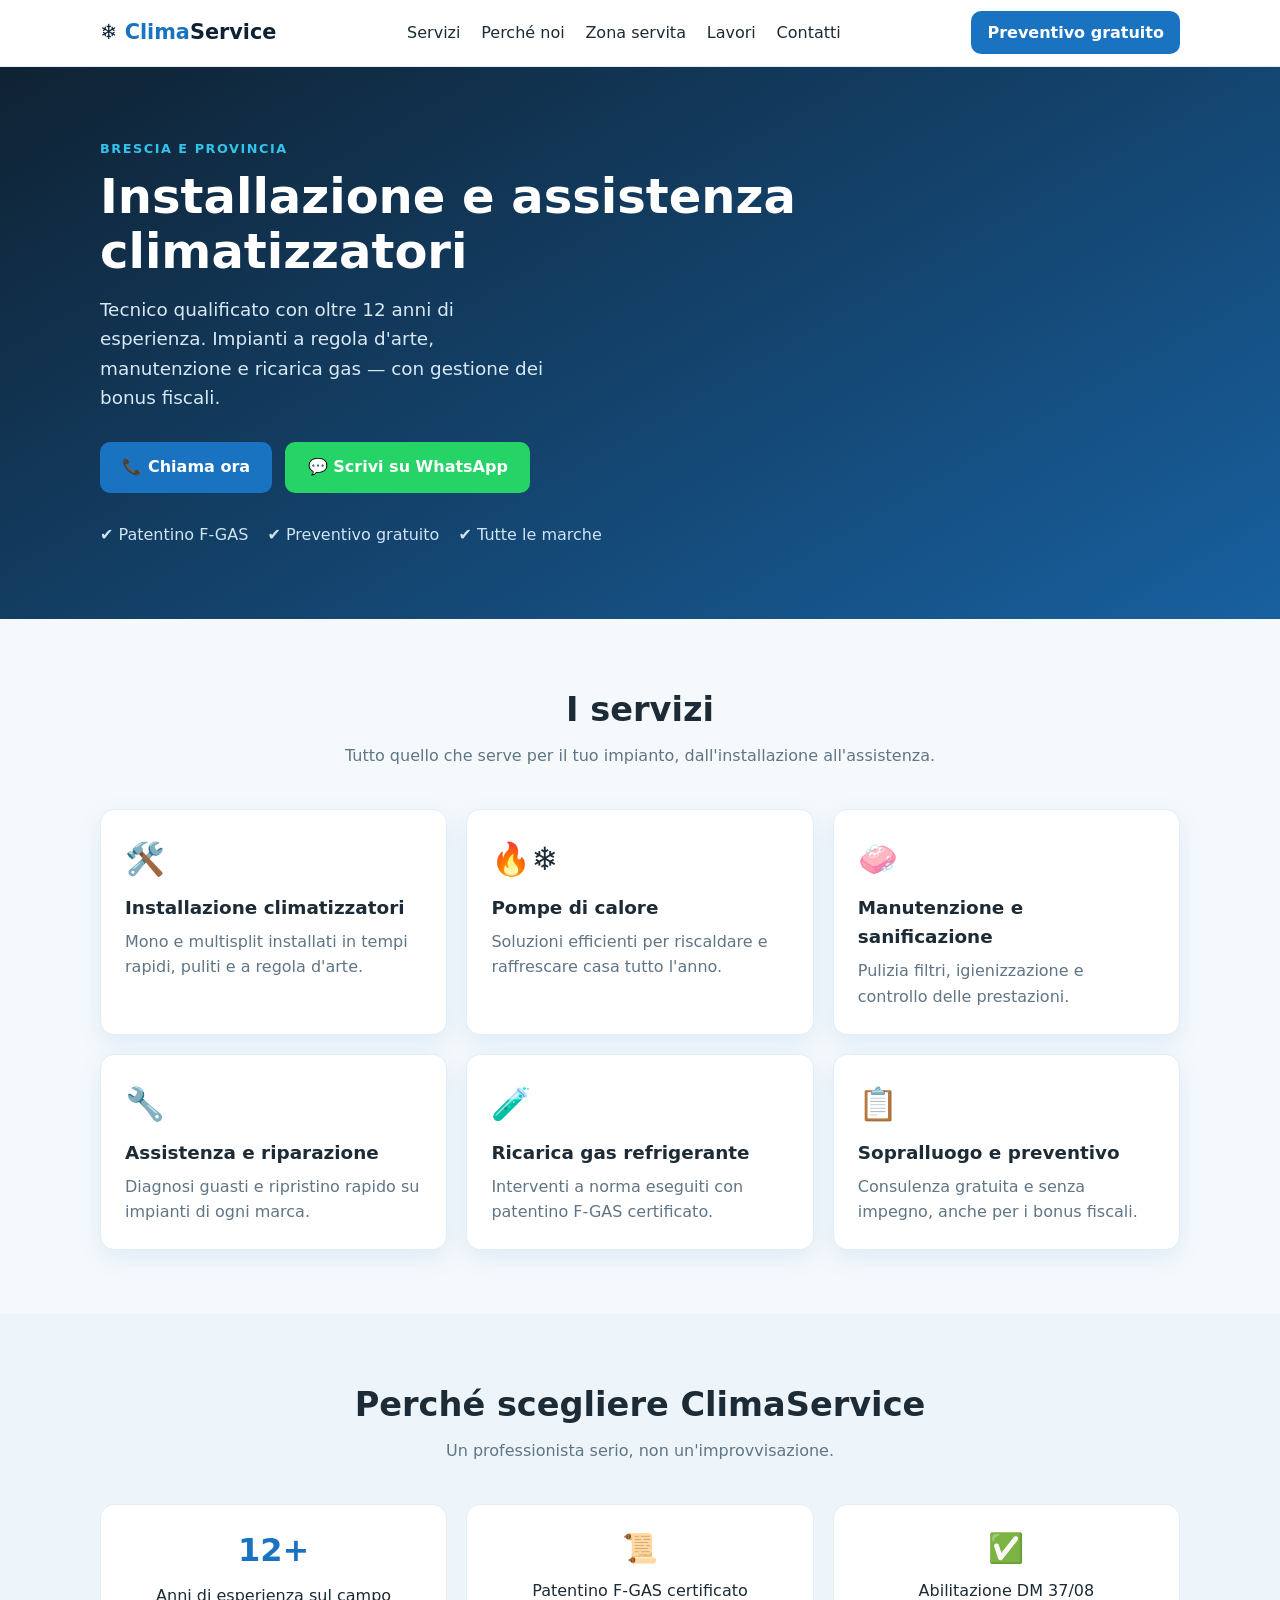
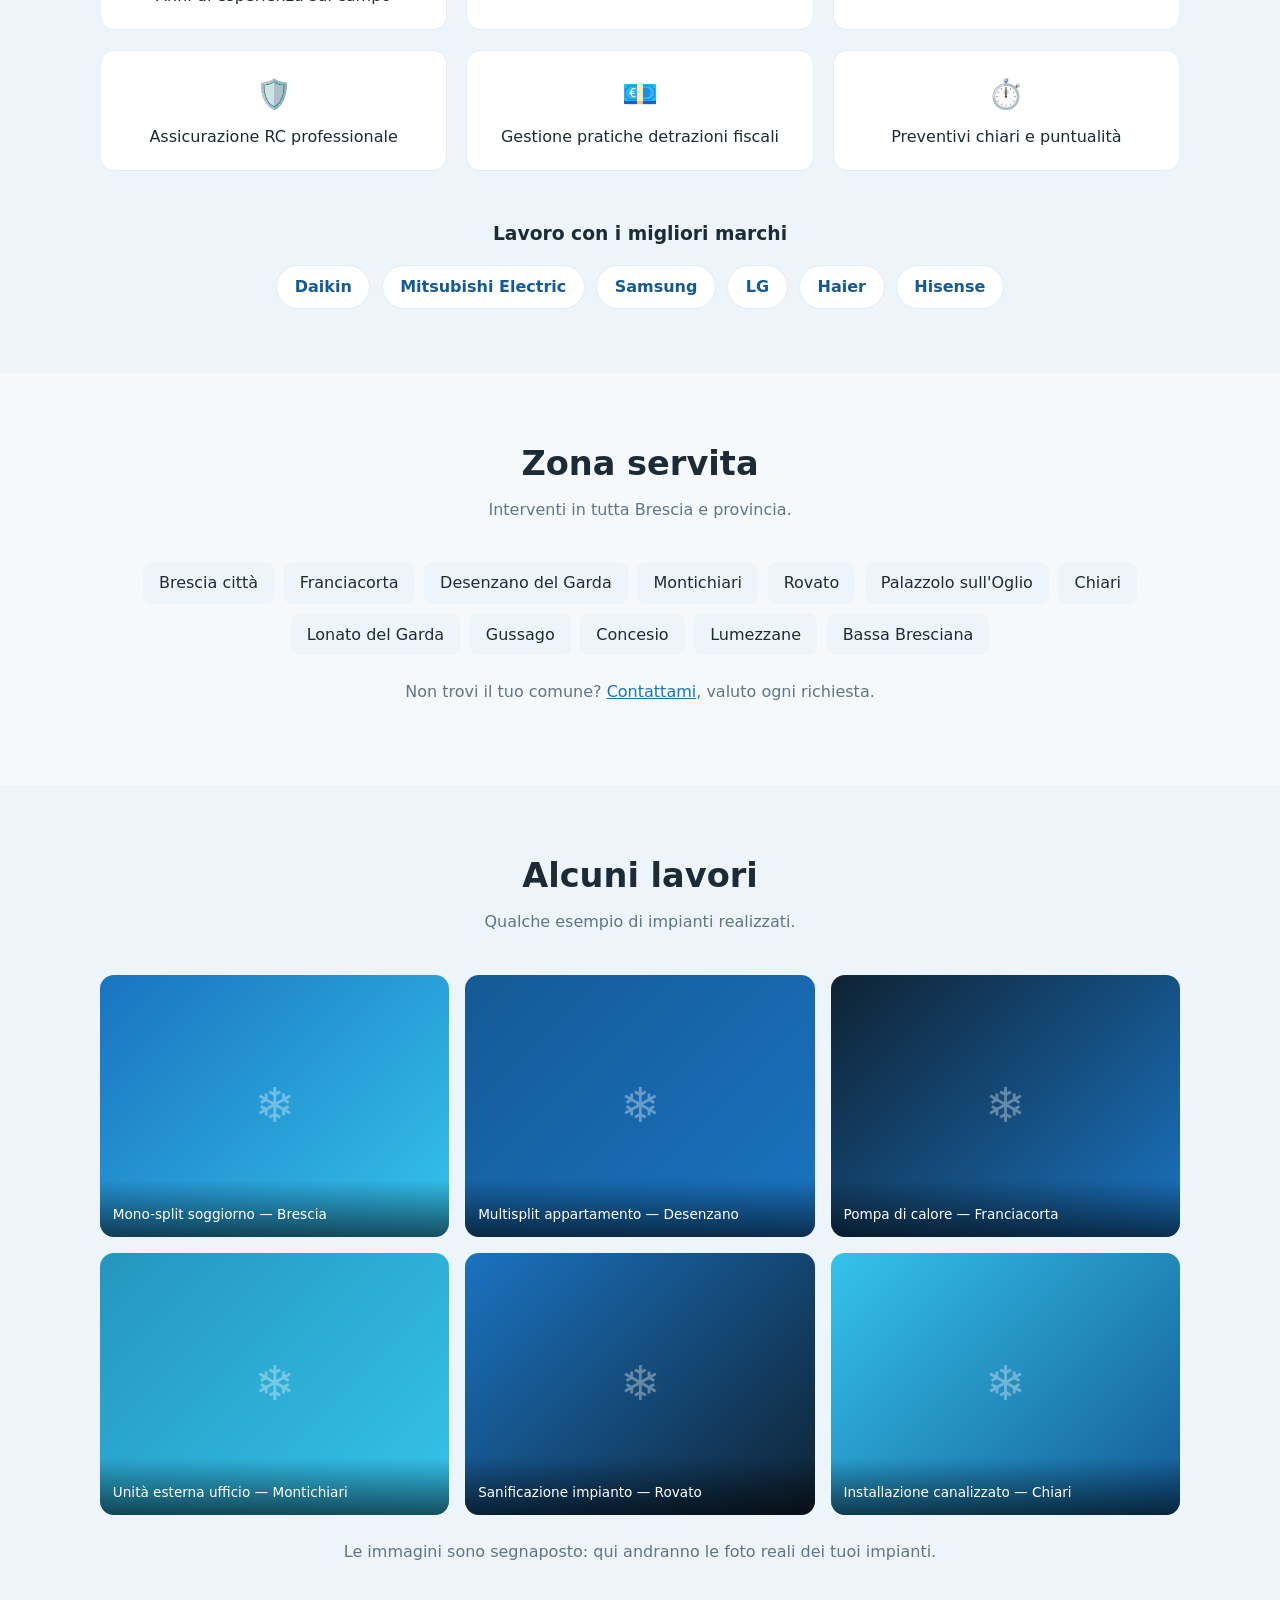
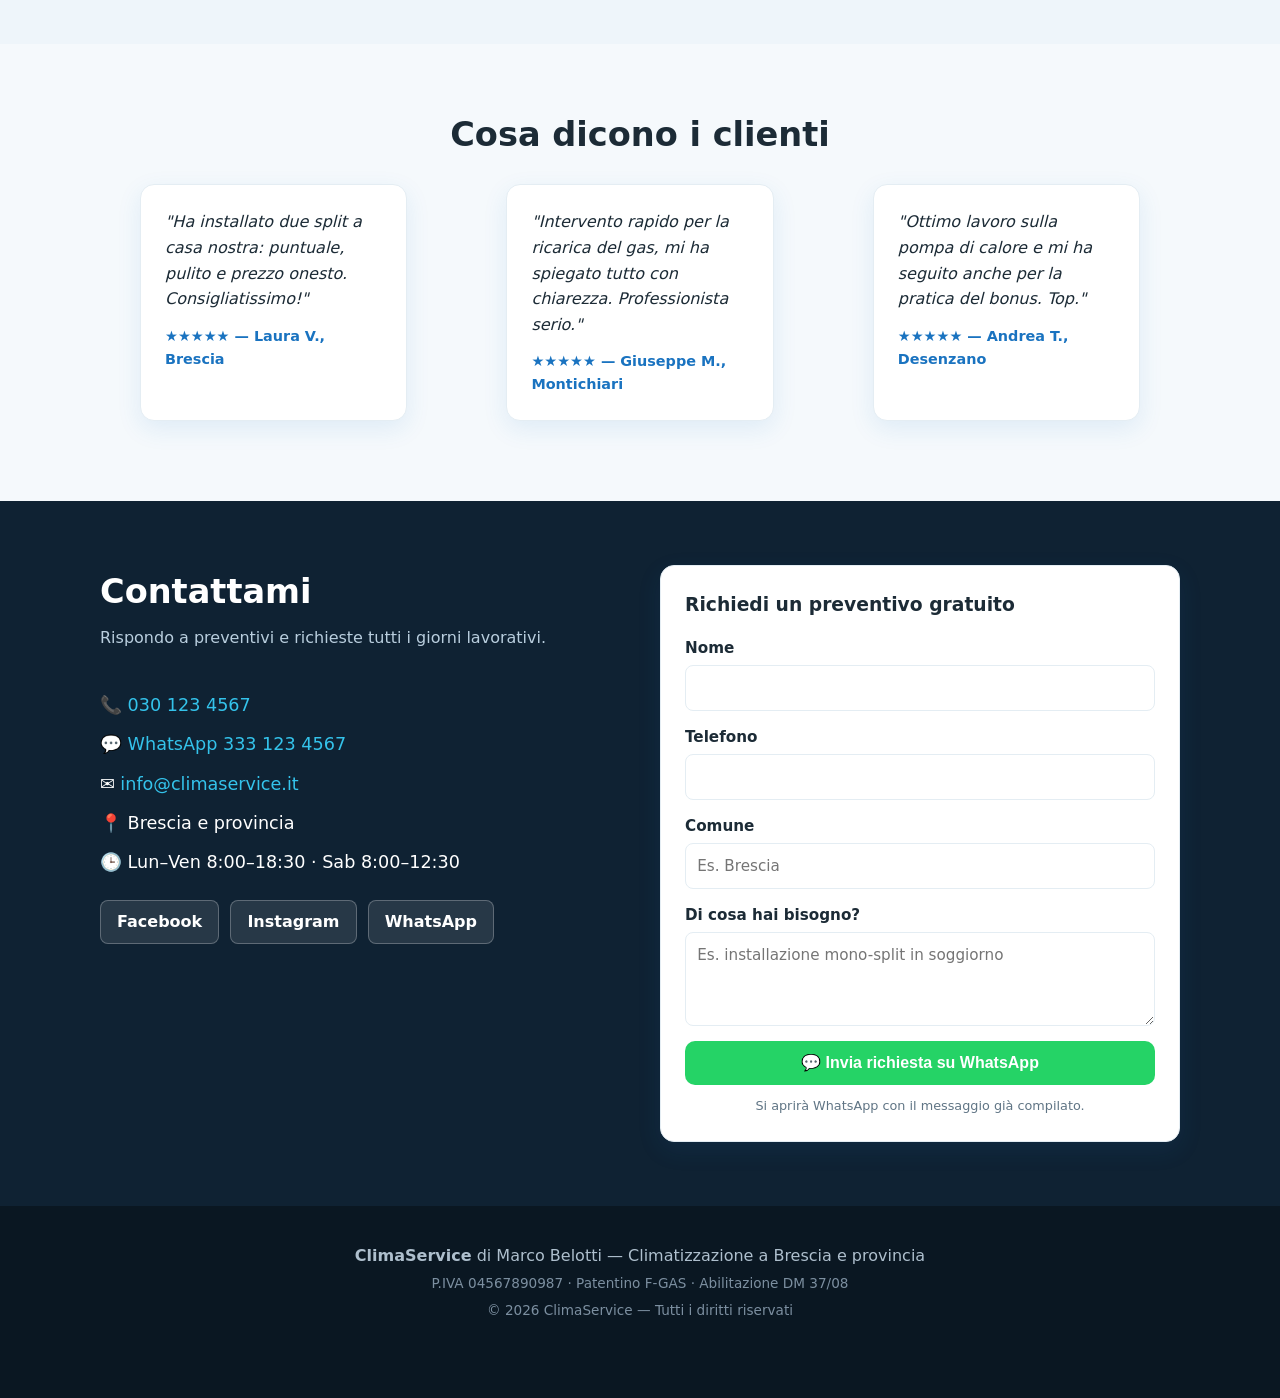
==== docs/index.html @ 48936232 "refactor: sposta il sito in docs/ e aggiungi CLAUDE.md I file del sito ora stanno in docs/ per il de" ====
<!DOCTYPE html>
<html lang="it">
<head>
  <meta charset="UTF-8" />
  <meta name="viewport" content="width=device-width, initial-scale=1.0" />
  <title>ClimaService — Installazione e assistenza climatizzatori a Brescia</title>
  <meta name="description" content="Marco Belotti, tecnico installatore di climatizzatori e pompe di calore a Brescia e provincia. Installazione, manutenzione, ricarica gas F-GAS e gestione bonus fiscali. Preventivo gratuito." />
  <link rel="stylesheet" href="style.css" />
</head>
<body>

  <!-- ===== Header ===== -->
  <header class="site-header" id="top">
    <div class="container header-inner">
      <a href="#top" class="logo">❄ <span>Clima</span>Service</a>
      <nav class="nav" id="nav">
        <a href="#servizi">Servizi</a>
        <a href="#perche">Perché noi</a>
        <a href="#zona">Zona servita</a>
        <a href="#lavori">Lavori</a>
        <a href="#contatti">Contatti</a>
      </nav>
      <a href="#contatti" class="btn btn-primary header-cta">Preventivo gratuito</a>
      <button class="nav-toggle" id="nav-toggle" aria-label="Apri menu" aria-expanded="false">☰</button>
    </div>
  </header>

  <!-- ===== Hero ===== -->
  <section class="hero">
    <div class="container hero-inner">
      <p class="eyebrow">Brescia e provincia</p>
      <h1>Installazione e assistenza climatizzatori</h1>
      <p class="lead">
        Tecnico qualificato con oltre 12 anni di esperienza. Impianti a regola
        d'arte, manutenzione e ricarica gas — con gestione dei bonus fiscali.
      </p>
      <div class="hero-actions">
        <a href="tel:+390301234567" class="btn btn-primary">📞 Chiama ora</a>
        <a href="https://wa.me/393331234567" class="btn btn-whatsapp">💬 Scrivi su WhatsApp</a>
      </div>
      <ul class="hero-badges">
        <li>✔ Patentino F-GAS</li>
        <li>✔ Preventivo gratuito</li>
        <li>✔ Tutte le marche</li>
      </ul>
    </div>
  </section>

  <!-- ===== Servizi ===== -->
  <section id="servizi" class="section">
    <div class="container">
      <h2 class="section-title">I servizi</h2>
      <p class="section-sub">Tutto quello che serve per il tuo impianto, dall'installazione all'assistenza.</p>
      <div class="grid grid-3">
        <article class="card service">
          <div class="service-icon">🛠️</div>
          <h3>Installazione climatizzatori</h3>
          <p>Mono e multisplit installati in tempi rapidi, puliti e a regola d'arte.</p>
        </article>
        <article class="card service">
          <div class="service-icon">🔥❄️</div>
          <h3>Pompe di calore</h3>
          <p>Soluzioni efficienti per riscaldare e raffrescare casa tutto l'anno.</p>
        </article>
        <article class="card service">
          <div class="service-icon">🧼</div>
          <h3>Manutenzione e sanificazione</h3>
          <p>Pulizia filtri, igienizzazione e controllo delle prestazioni.</p>
        </article>
        <article class="card service">
          <div class="service-icon">🔧</div>
          <h3>Assistenza e riparazione</h3>
          <p>Diagnosi guasti e ripristino rapido su impianti di ogni marca.</p>
        </article>
        <article class="card service">
          <div class="service-icon">🧪</div>
          <h3>Ricarica gas refrigerante</h3>
          <p>Interventi a norma eseguiti con patentino F-GAS certificato.</p>
        </article>
        <article class="card service">
          <div class="service-icon">📋</div>
          <h3>Sopralluogo e preventivo</h3>
          <p>Consulenza gratuita e senza impegno, anche per i bonus fiscali.</p>
        </article>
      </div>
    </div>
  </section>

  <!-- ===== Perché noi ===== -->
  <section id="perche" class="section section-alt">
    <div class="container">
      <h2 class="section-title">Perché scegliere ClimaService</h2>
      <p class="section-sub">Un professionista serio, non un'improvvisazione.</p>
      <div class="grid grid-3">
        <div class="feature"><span class="feature-num">12+</span><p>Anni di esperienza sul campo</p></div>
        <div class="feature"><span class="feature-ico">📜</span><p>Patentino F-GAS certificato</p></div>
        <div class="feature"><span class="feature-ico">✅</span><p>Abilitazione DM 37/08</p></div>
        <div class="feature"><span class="feature-ico">🛡️</span><p>Assicurazione RC professionale</p></div>
        <div class="feature"><span class="feature-ico">💶</span><p>Gestione pratiche detrazioni fiscali</p></div>
        <div class="feature"><span class="feature-ico">⏱️</span><p>Preventivi chiari e puntualità</p></div>
      </div>

      <h3 class="brands-title">Lavoro con i migliori marchi</h3>
      <ul class="brands">
        <li>Daikin</li>
        <li>Mitsubishi Electric</li>
        <li>Samsung</li>
        <li>LG</li>
        <li>Haier</li>
        <li>Hisense</li>
      </ul>
    </div>
  </section>

  <!-- ===== Zona servita ===== -->
  <section id="zona" class="section">
    <div class="container">
      <h2 class="section-title">Zona servita</h2>
      <p class="section-sub">Interventi in tutta Brescia e provincia.</p>
      <ul class="zone-list">
        <li>Brescia città</li>
        <li>Franciacorta</li>
        <li>Desenzano del Garda</li>
        <li>Montichiari</li>
        <li>Rovato</li>
        <li>Palazzolo sull'Oglio</li>
        <li>Chiari</li>
        <li>Lonato del Garda</li>
        <li>Gussago</li>
        <li>Concesio</li>
        <li>Lumezzane</li>
        <li>Bassa Bresciana</li>
      </ul>
      <p class="zone-note">Non trovi il tuo comune? <a href="#contatti">Contattami</a>, valuto ogni richiesta.</p>
    </div>
  </section>

  <!-- ===== Lavori / Gallery ===== -->
  <section id="lavori" class="section section-alt">
    <div class="container">
      <h2 class="section-title">Alcuni lavori</h2>
      <p class="section-sub">Qualche esempio di impianti realizzati.</p>
      <div class="gallery">
        <figure class="shot shot-1"><figcaption>Mono-split soggiorno — Brescia</figcaption></figure>
        <figure class="shot shot-2"><figcaption>Multisplit appartamento — Desenzano</figcaption></figure>
        <figure class="shot shot-3"><figcaption>Pompa di calore — Franciacorta</figcaption></figure>
        <figure class="shot shot-4"><figcaption>Unità esterna ufficio — Montichiari</figcaption></figure>
        <figure class="shot shot-5"><figcaption>Sanificazione impianto — Rovato</figcaption></figure>
        <figure class="shot shot-6"><figcaption>Installazione canalizzato — Chiari</figcaption></figure>
      </div>
      <p class="zone-note">Le immagini sono segnaposto: qui andranno le foto reali dei tuoi impianti.</p>
    </div>
  </section>

  <!-- ===== Recensioni ===== -->
  <section class="section">
    <div class="container">
      <h2 class="section-title">Cosa dicono i clienti</h2>
      <div class="grid grid-3">
        <blockquote class="card review">
          <p>"Ha installato due split a casa nostra: puntuale, pulito e prezzo onesto. Consigliatissimo!"</p>
          <footer>★★★★★ — Laura V., Brescia</footer>
        </blockquote>
        <blockquote class="card review">
          <p>"Intervento rapido per la ricarica del gas, mi ha spiegato tutto con chiarezza. Professionista serio."</p>
          <footer>★★★★★ — Giuseppe M., Montichiari</footer>
        </blockquote>
        <blockquote class="card review">
          <p>"Ottimo lavoro sulla pompa di calore e mi ha seguito anche per la pratica del bonus. Top."</p>
          <footer>★★★★★ — Andrea T., Desenzano</footer>
        </blockquote>
      </div>
    </div>
  </section>

  <!-- ===== Contatti ===== -->
  <section id="contatti" class="section section-dark">
    <div class="container contact-grid">
      <div class="contact-info">
        <h2 class="section-title">Contattami</h2>
        <p class="section-sub light">Rispondo a preventivi e richieste tutti i giorni lavorativi.</p>
        <ul class="contact-list">
          <li>📞 <a href="tel:+390301234567">030 123 4567</a></li>
          <li>💬 <a href="https://wa.me/393331234567">WhatsApp 333 123 4567</a></li>
          <li>✉️ <a href="mailto:info@climaservice.it">info@climaservice.it</a></li>
          <li>📍 Brescia e provincia</li>
          <li>🕒 Lun–Ven 8:00–18:30 · Sab 8:00–12:30</li>
        </ul>
        <div class="socials">
          <a href="#" aria-label="Facebook" class="social">Facebook</a>
          <a href="#" aria-label="Instagram" class="social">Instagram</a>
          <a href="https://wa.me/393331234567" aria-label="WhatsApp" class="social">WhatsApp</a>
        </div>
      </div>

      <form class="contact-form card" id="contact-form">
        <h3>Richiedi un preventivo gratuito</h3>
        <label>Nome <input type="text" id="f-nome" required /></label>
        <label>Telefono <input type="tel" id="f-tel" required /></label>
        <label>Comune <input type="text" id="f-comune" placeholder="Es. Brescia" /></label>
        <label>Di cosa hai bisogno?
          <textarea id="f-msg" rows="3" placeholder="Es. installazione mono-split in soggiorno"></textarea>
        </label>
        <button type="submit" class="btn btn-whatsapp full">💬 Invia richiesta su WhatsApp</button>
        <p class="form-note">Si aprirà WhatsApp con il messaggio già compilato.</p>
      </form>
    </div>
  </section>

  <!-- ===== Footer ===== -->
  <footer class="site-footer">
    <div class="container">
      <p><strong>ClimaService</strong> di Marco Belotti — Climatizzazione a Brescia e provincia</p>
      <p class="footer-small">P.IVA 04567890987 · Patentino F-GAS · Abilitazione DM 37/08</p>
      <p class="footer-small">© 2026 ClimaService — Tutti i diritti riservati</p>
    </div>
  </footer>

  <!-- ===== Barra azioni mobile ===== -->
  <nav class="mobile-bar">
    <a href="tel:+390301234567">📞 Chiama</a>
    <a href="https://wa.me/393331234567">💬 WhatsApp</a>
  </nav>

  <script src="script.js"></script>
</body>
</html>
---- docs/style.css ----
/* ===== Variabili / palette ===== */
:root {
  --primary: #1a73c0;
  --primary-dark: #145a96;
  --accent: #34c3eb;
  --whatsapp: #25d366;
  --dark: #0f2233;
  --text: #1c2b36;
  --muted: #607585;
  --bg: #f5f9fc;
  --card: #ffffff;
  --line: #e4edf3;
  --radius: 14px;
  --shadow: 0 8px 24px rgba(26, 115, 192, 0.10);
}

* { box-sizing: border-box; }

html { scroll-behavior: smooth; }

body {
  margin: 0;
  font-family: system-ui, -apple-system, "Segoe UI", Roboto, sans-serif;
  color: var(--text);
  background: var(--bg);
  line-height: 1.6;
}

.container {
  width: min(92vw, 1080px);
  margin: 0 auto;
}

a { color: var(--primary); }

/* ===== Bottoni ===== */
.btn {
  display: inline-block;
  padding: 0.8rem 1.4rem;
  border-radius: 10px;
  font-weight: 600;
  text-decoration: none;
  text-align: center;
  border: none;
  cursor: pointer;
  font-size: 1rem;
  transition: transform 0.12s ease, filter 0.12s ease;
}
.btn:hover { filter: brightness(1.05); transform: translateY(-1px); }
.btn-primary { background: var(--primary); color: #fff; }
.btn-whatsapp { background: var(--whatsapp); color: #fff; }
.btn.full { width: 100%; }

/* ===== Header ===== */
.site-header {
  position: sticky;
  top: 0;
  z-index: 50;
  background: rgba(255, 255, 255, 0.95);
  backdrop-filter: blur(8px);
  border-bottom: 1px solid var(--line);
}
.header-inner {
  display: flex;
  align-items: center;
  justify-content: space-between;
  gap: 1rem;
  padding: 0.7rem 0;
}
.logo {
  font-size: 1.3rem;
  font-weight: 800;
  text-decoration: none;
  color: var(--dark);
  white-space: nowrap;
}
.logo span { color: var(--primary); }
.nav { display: flex; gap: 1.3rem; }
.nav a {
  text-decoration: none;
  color: var(--text);
  font-weight: 500;
}
.nav a:hover { color: var(--primary); }
.header-cta { padding: 0.55rem 1rem; }
.nav-toggle {
  display: none;
  background: none;
  border: none;
  font-size: 1.6rem;
  cursor: pointer;
  color: var(--dark);
}

/* ===== Hero ===== */
.hero {
  background: linear-gradient(150deg, var(--dark), var(--primary) 130%);
  color: #fff;
  padding: 4.5rem 0;
}
.eyebrow {
  text-transform: uppercase;
  letter-spacing: 0.12em;
  font-size: 0.8rem;
  color: var(--accent);
  margin: 0 0 0.6rem;
  font-weight: 700;
}
.hero h1 {
  font-size: clamp(1.8rem, 5vw, 3rem);
  margin: 0 0 1rem;
  line-height: 1.15;
}
.lead {
  font-size: 1.15rem;
  max-width: 38ch;
  color: #d8e8f5;
  margin: 0 0 1.8rem;
}
.hero-actions { display: flex; flex-wrap: wrap; gap: 0.8rem; }
.hero-badges {
  list-style: none;
  display: flex;
  flex-wrap: wrap;
  gap: 1.2rem;
  padding: 0;
  margin: 1.8rem 0 0;
  color: #cfe4f3;
  font-weight: 500;
}

/* ===== Sezioni ===== */
.section { padding: 4rem 0; }
.section-alt { background: #eef5fa; }
.section-dark { background: var(--dark); color: #fff; }
.section-title {
  font-size: clamp(1.5rem, 4vw, 2.1rem);
  margin: 0 0 0.4rem;
  text-align: center;
}
.section-sub {
  text-align: center;
  color: var(--muted);
  margin: 0 0 2.5rem;
}
.section-sub.light { color: #b9cede; }

/* ===== Griglie ===== */
.grid { display: grid; gap: 1.2rem; }
.grid-3 { grid-template-columns: repeat(3, 1fr); }

.card {
  background: var(--card);
  border: 1px solid var(--line);
  border-radius: var(--radius);
  padding: 1.5rem;
  box-shadow: var(--shadow);
}

/* ===== Servizi ===== */
.service-icon { font-size: 2rem; margin-bottom: 0.5rem; }
.service h3 { margin: 0 0 0.4rem; font-size: 1.15rem; }
.service p { margin: 0; color: var(--muted); }

/* ===== Feature ===== */
.feature {
  background: var(--card);
  border: 1px solid var(--line);
  border-radius: var(--radius);
  padding: 1.3rem;
  text-align: center;
}
.feature p { margin: 0.4rem 0 0; font-weight: 500; }
.feature-num {
  font-size: 2rem;
  font-weight: 800;
  color: var(--primary);
}
.feature-ico { font-size: 1.8rem; }

/* ===== Brands ===== */
.brands-title { text-align: center; margin: 3rem 0 1rem; }
.brands {
  list-style: none;
  display: flex;
  flex-wrap: wrap;
  justify-content: center;
  gap: 0.7rem;
  padding: 0;
  margin: 0;
}
.brands li {
  background: #fff;
  border: 1px solid var(--line);
  border-radius: 30px;
  padding: 0.5rem 1.1rem;
  font-weight: 600;
  color: var(--primary-dark);
}

/* ===== Zona ===== */
.zone-list {
  list-style: none;
  display: flex;
  flex-wrap: wrap;
  justify-content: center;
  gap: 0.6rem;
  padding: 0;
  margin: 0 0 1.5rem;
}
.zone-list li {
  background: #eef5fa;
  border-radius: 8px;
  padding: 0.5rem 1rem;
  font-weight: 500;
}
.zone-note { text-align: center; color: var(--muted); }

/* ===== Gallery ===== */
.gallery {
  display: grid;
  grid-template-columns: repeat(3, 1fr);
  gap: 1rem;
  margin-bottom: 1.5rem;
}
.shot {
  position: relative;
  margin: 0;
  aspect-ratio: 4 / 3;
  border-radius: var(--radius);
  overflow: hidden;
  display: flex;
  align-items: flex-end;
}
.shot::before {
  content: "❄";
  position: absolute;
  inset: 0;
  display: flex;
  align-items: center;
  justify-content: center;
  font-size: 3rem;
  color: rgba(255, 255, 255, 0.35);
}
.shot figcaption {
  position: relative;
  width: 100%;
  background: linear-gradient(transparent, rgba(0, 0, 0, 0.6));
  color: #fff;
  font-size: 0.85rem;
  padding: 1.5rem 0.8rem 0.7rem;
}
.shot-1 { background: linear-gradient(135deg, #1a73c0, #34c3eb); }
.shot-2 { background: linear-gradient(135deg, #145a96, #1a73c0); }
.shot-3 { background: linear-gradient(135deg, #0f2233, #1a73c0); }
.shot-4 { background: linear-gradient(135deg, #2596be, #34c3eb); }
.shot-5 { background: linear-gradient(135deg, #1a73c0, #0f2233); }
.shot-6 { background: linear-gradient(135deg, #34c3eb, #145a96); }

/* ===== Recensioni ===== */
.review { font-style: italic; }
.review p { margin: 0 0 0.8rem; }
.review footer {
  font-style: normal;
  font-weight: 600;
  color: var(--primary);
  font-size: 0.9rem;
}

/* ===== Contatti ===== */
.contact-grid {
  display: grid;
  grid-template-columns: 1fr 1fr;
  gap: 2.5rem;
  align-items: start;
}
.contact-info .section-title,
.contact-info .section-sub { text-align: left; }
.contact-list {
  list-style: none;
  padding: 0;
  margin: 0 0 1.5rem;
  font-size: 1.1rem;
}
.contact-list li { margin-bottom: 0.7rem; }
.contact-list a { color: var(--accent); text-decoration: none; }
.contact-list a:hover { text-decoration: underline; }
.socials { display: flex; gap: 0.7rem; flex-wrap: wrap; }
.social {
  background: rgba(255, 255, 255, 0.1);
  border: 1px solid rgba(255, 255, 255, 0.25);
  color: #fff;
  text-decoration: none;
  padding: 0.5rem 1rem;
  border-radius: 8px;
  font-weight: 600;
}
.social:hover { background: rgba(255, 255, 255, 0.2); }

.contact-form { color: var(--text); }
.contact-form h3 { margin: 0 0 1rem; }
.contact-form label {
  display: block;
  font-weight: 600;
  margin-bottom: 0.9rem;
  font-size: 0.95rem;
}
.contact-form input,
.contact-form textarea {
  display: block;
  width: 100%;
  margin-top: 0.3rem;
  padding: 0.6rem 0.7rem;
  border: 1px solid var(--line);
  border-radius: 8px;
  font: inherit;
  font-weight: 400;
}
.contact-form input:focus,
.contact-form textarea:focus {
  outline: none;
  border-color: var(--primary);
}
.form-note {
  font-size: 0.8rem;
  color: var(--muted);
  text-align: center;
  margin: 0.7rem 0 0;
}

/* ===== Footer ===== */
.site-footer {
  background: #0a1722;
  color: #aebfcd;
  text-align: center;
  padding: 2rem 0 4.5rem;
}
.site-footer p { margin: 0.3rem 0; }
.footer-small { font-size: 0.85rem; color: #7c8fa0; }

/* ===== Barra mobile ===== */
.mobile-bar { display: none; }

/* ===== Responsive ===== */
@media (max-width: 820px) {
  .grid-3,
  .gallery { grid-template-columns: repeat(2, 1fr); }
  .contact-grid { grid-template-columns: 1fr; }

  .nav {
    display: none;
    position: absolute;
    top: 100%;
    left: 0;
    right: 0;
    flex-direction: column;
    background: #fff;
    border-bottom: 1px solid var(--line);
    padding: 1rem 6vw;
    gap: 1rem;
  }
  .nav.open { display: flex; }
  .header-cta { display: none; }
  .nav-toggle { display: block; }

  .mobile-bar {
    display: flex;
    position: fixed;
    bottom: 0;
    left: 0;
    right: 0;
    z-index: 60;
  }
  .mobile-bar a {
    flex: 1;
    text-align: center;
    padding: 0.9rem;
    color: #fff;
    text-decoration: none;
    font-weight: 700;
  }
  .mobile-bar a:first-child { background: var(--primary); }
  .mobile-bar a:last-child { background: var(--whatsapp); }
}

@media (max-width: 520px) {
  .grid-3,
  .gallery { grid-template-columns: 1fr; }
  .hero { padding: 3rem 0; }
}
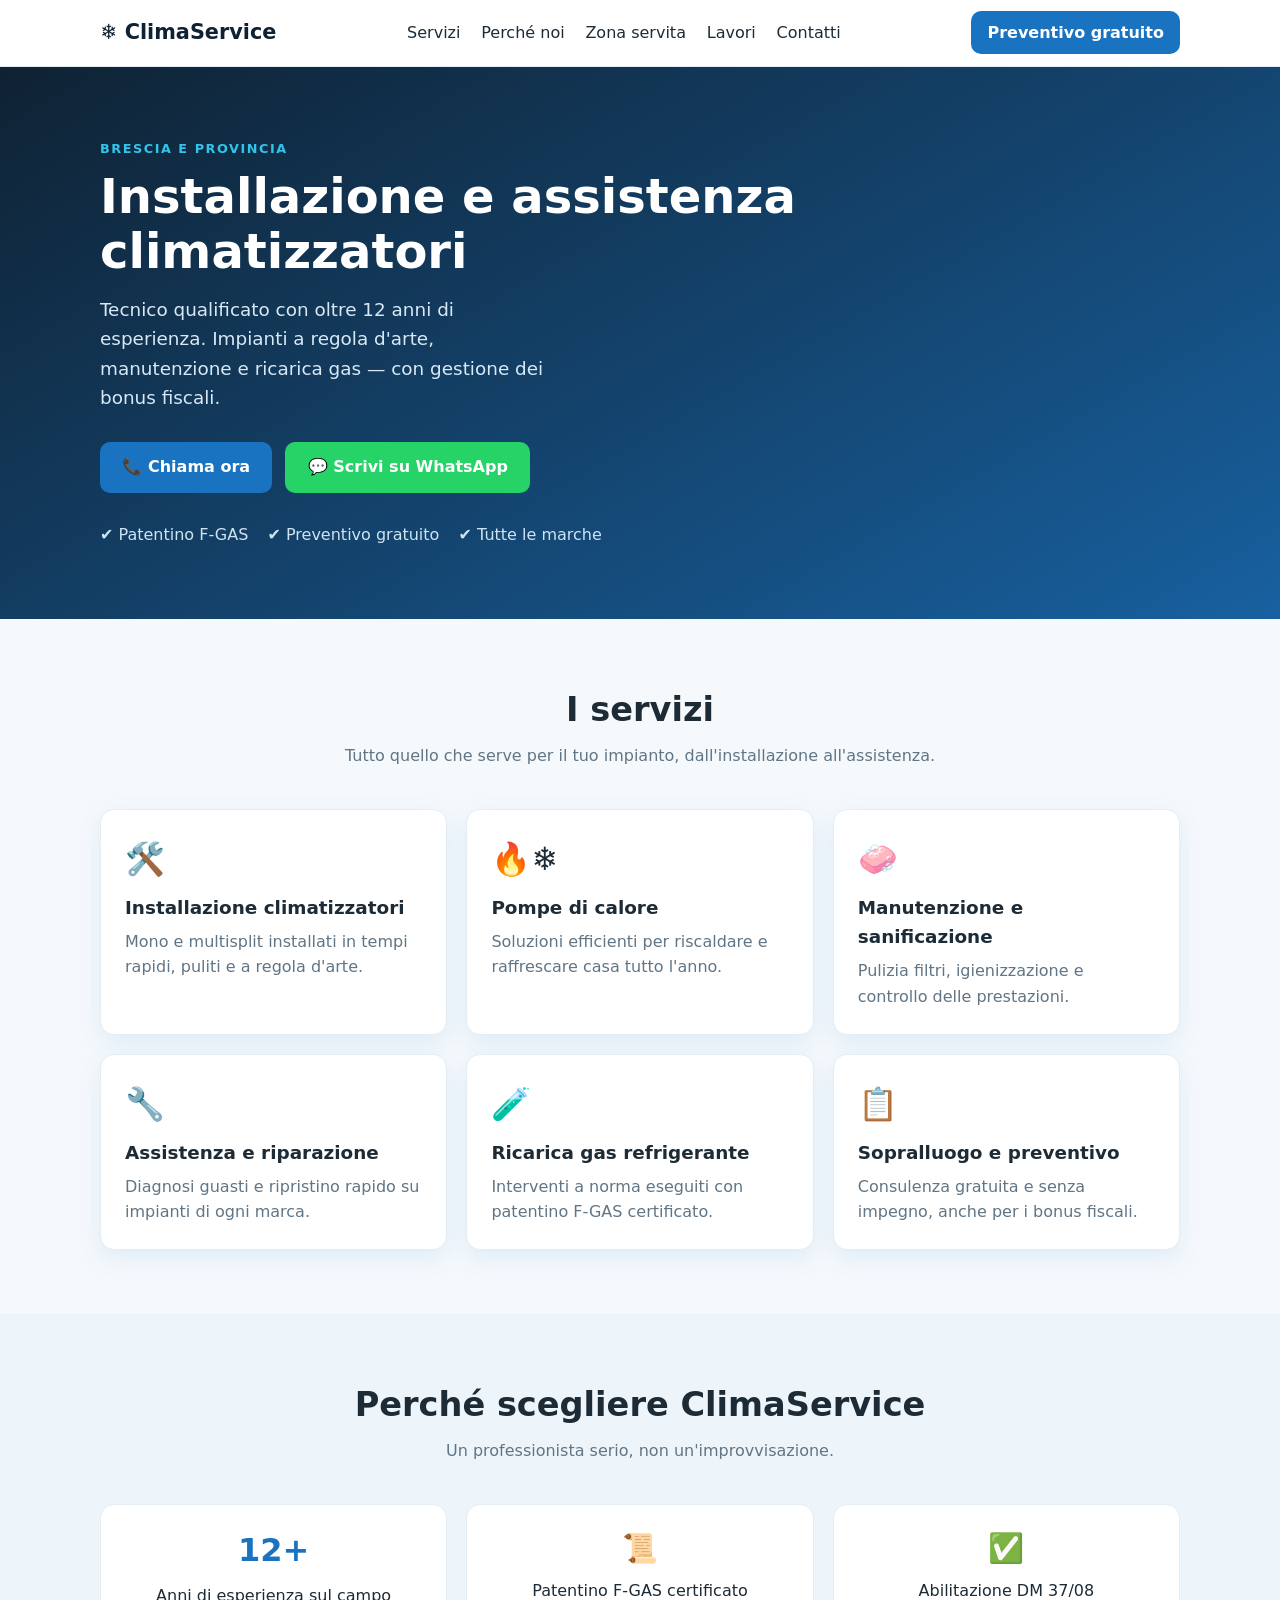
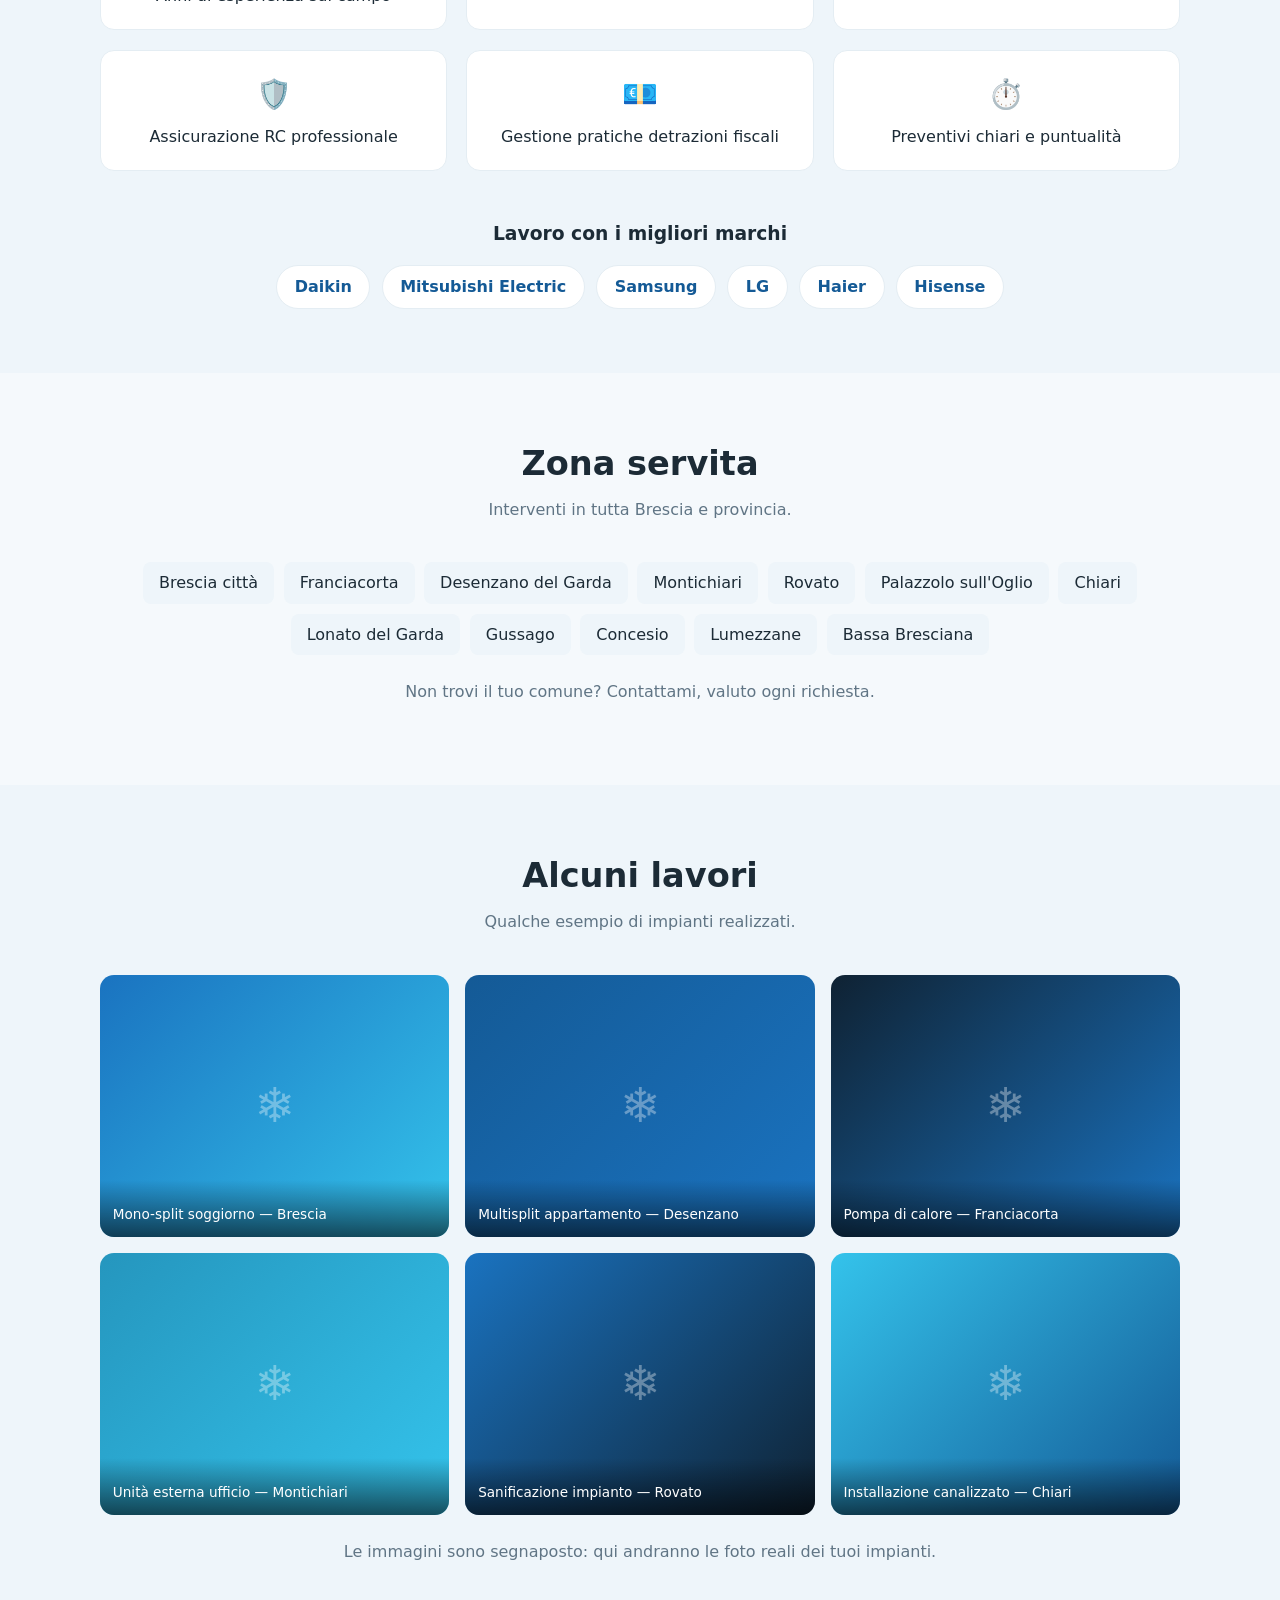
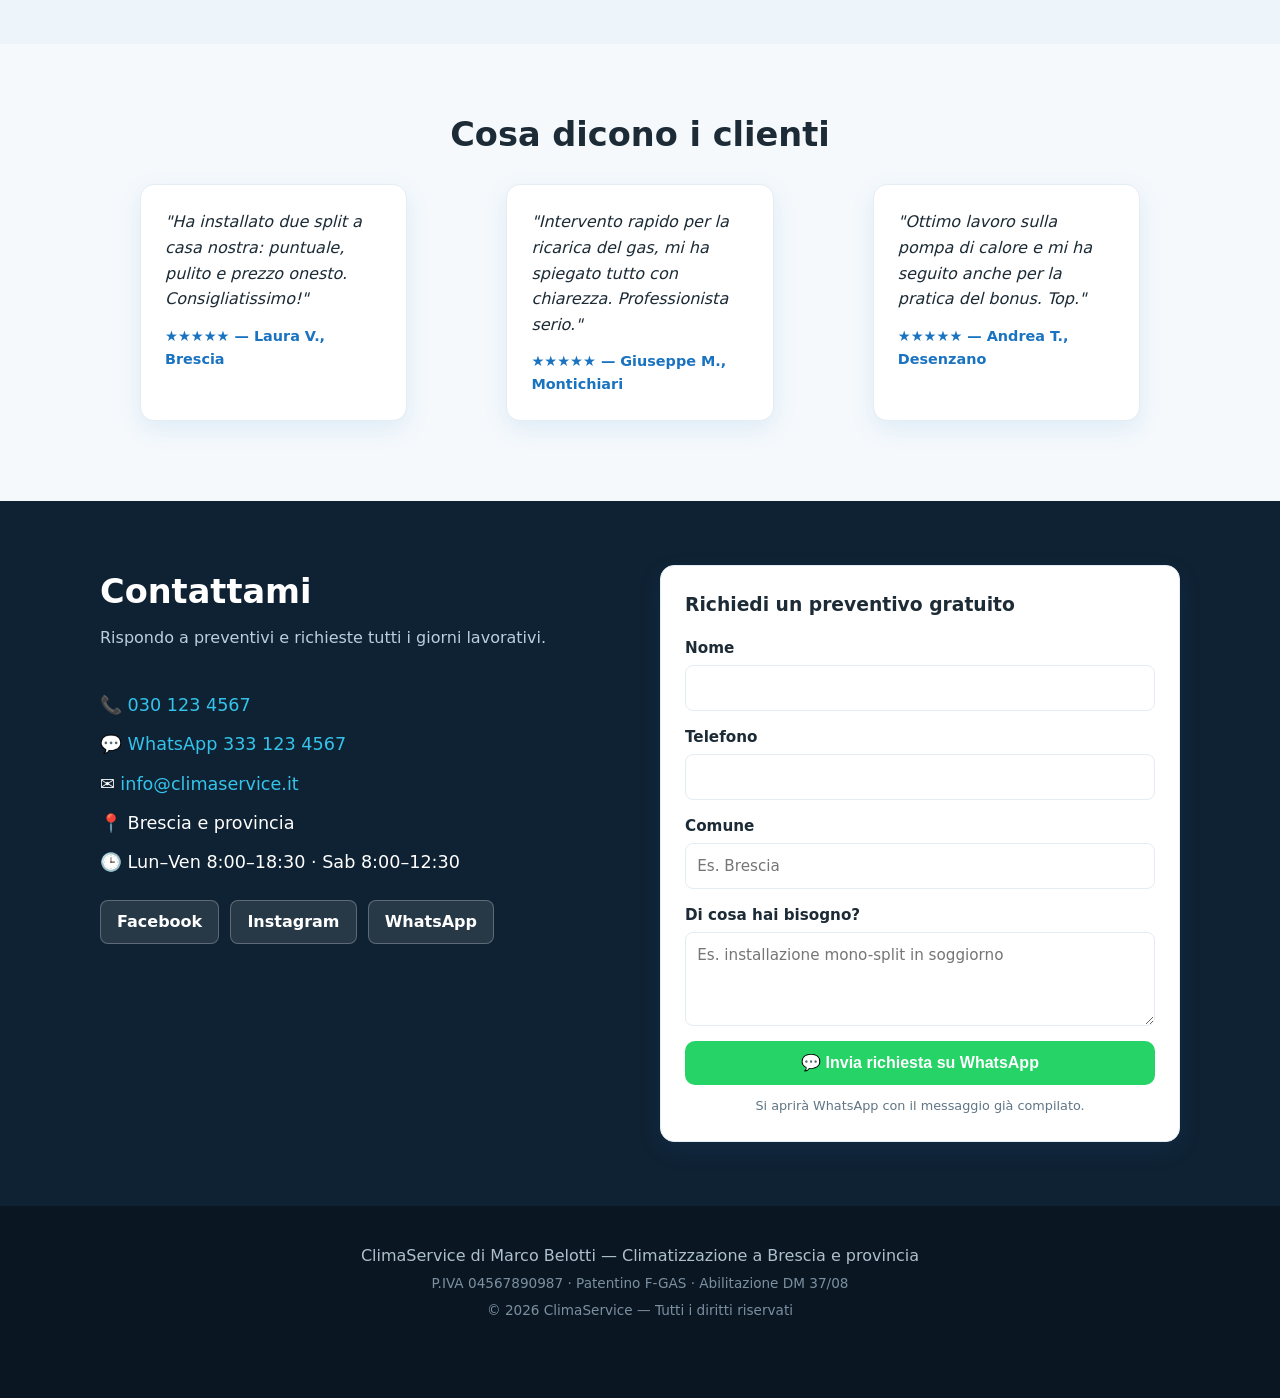
==== commit a368b97b: "feat: contenuti editabili via content.json Separati i contenuti dalla struttura. Tutti i testi (azie" ====
--- a/docs/index.html
+++ b/docs/index.html
@@ -4,15 +4,22 @@
   <meta charset="UTF-8" />
   <meta name="viewport" content="width=device-width, initial-scale=1.0" />
   <title>ClimaService — Installazione e assistenza climatizzatori a Brescia</title>
-  <meta name="description" content="Marco Belotti, tecnico installatore di climatizzatori e pompe di calore a Brescia e provincia. Installazione, manutenzione, ricarica gas F-GAS e gestione bonus fiscali. Preventivo gratuito." />
+  <meta name="description" content="Tecnico installatore di climatizzatori e pompe di calore a Brescia e provincia. Installazione, manutenzione, ricarica gas F-GAS e gestione bonus fiscali. Preventivo gratuito." />
   <link rel="stylesheet" href="style.css" />
 </head>
 <body>
 
+  <!--
+    NOTA: i contenuti di questa pagina sono caricati da content.json.
+    Per modificare testi, servizi, recapiti, ecc. basta editare content.json,
+    NON questo file. Gli elementi qui sotto sono contenitori vuoti che
+    vengono riempiti da script.js.
+  -->
+
   <!-- ===== Header ===== -->
   <header class="site-header" id="top">
     <div class="container header-inner">
-      <a href="#top" class="logo">❄ <span>Clima</span>Service</a>
+      <a href="#top" class="logo" id="logo">❄ ClimaService</a>
       <nav class="nav" id="nav">
         <a href="#servizi">Servizi</a>
         <a href="#perche">Perché noi</a>
@@ -28,148 +35,62 @@
   <!-- ===== Hero ===== -->
   <section class="hero">
     <div class="container hero-inner">
-      <p class="eyebrow">Brescia e provincia</p>
-      <h1>Installazione e assistenza climatizzatori</h1>
-      <p class="lead">
-        Tecnico qualificato con oltre 12 anni di esperienza. Impianti a regola
-        d'arte, manutenzione e ricarica gas — con gestione dei bonus fiscali.
-      </p>
+      <p class="eyebrow" id="hero-eyebrow"></p>
+      <h1 id="hero-title"></h1>
+      <p class="lead" id="hero-lead"></p>
       <div class="hero-actions">
-        <a href="tel:+390301234567" class="btn btn-primary">📞 Chiama ora</a>
-        <a href="https://wa.me/393331234567" class="btn btn-whatsapp">💬 Scrivi su WhatsApp</a>
+        <a href="#" class="btn btn-primary" id="hero-call">📞 Chiama ora</a>
+        <a href="#" class="btn btn-whatsapp" id="hero-wa">💬 Scrivi su WhatsApp</a>
       </div>
-      <ul class="hero-badges">
-        <li>✔ Patentino F-GAS</li>
-        <li>✔ Preventivo gratuito</li>
-        <li>✔ Tutte le marche</li>
-      </ul>
+      <ul class="hero-badges" id="hero-badges"></ul>
     </div>
   </section>
 
   <!-- ===== Servizi ===== -->
   <section id="servizi" class="section">
     <div class="container">
-      <h2 class="section-title">I servizi</h2>
-      <p class="section-sub">Tutto quello che serve per il tuo impianto, dall'installazione all'assistenza.</p>
-      <div class="grid grid-3">
-        <article class="card service">
-          <div class="service-icon">🛠️</div>
-          <h3>Installazione climatizzatori</h3>
-          <p>Mono e multisplit installati in tempi rapidi, puliti e a regola d'arte.</p>
-        </article>
-        <article class="card service">
-          <div class="service-icon">🔥❄️</div>
-          <h3>Pompe di calore</h3>
-          <p>Soluzioni efficienti per riscaldare e raffrescare casa tutto l'anno.</p>
-        </article>
-        <article class="card service">
-          <div class="service-icon">🧼</div>
-          <h3>Manutenzione e sanificazione</h3>
-          <p>Pulizia filtri, igienizzazione e controllo delle prestazioni.</p>
-        </article>
-        <article class="card service">
-          <div class="service-icon">🔧</div>
-          <h3>Assistenza e riparazione</h3>
-          <p>Diagnosi guasti e ripristino rapido su impianti di ogni marca.</p>
-        </article>
-        <article class="card service">
-          <div class="service-icon">🧪</div>
-          <h3>Ricarica gas refrigerante</h3>
-          <p>Interventi a norma eseguiti con patentino F-GAS certificato.</p>
-        </article>
-        <article class="card service">
-          <div class="service-icon">📋</div>
-          <h3>Sopralluogo e preventivo</h3>
-          <p>Consulenza gratuita e senza impegno, anche per i bonus fiscali.</p>
-        </article>
-      </div>
+      <h2 class="section-title" id="servizi-title"></h2>
+      <p class="section-sub" id="servizi-sub"></p>
+      <div class="grid grid-3" id="servizi-grid"></div>
     </div>
   </section>
 
   <!-- ===== Perché noi ===== -->
   <section id="perche" class="section section-alt">
     <div class="container">
-      <h2 class="section-title">Perché scegliere ClimaService</h2>
-      <p class="section-sub">Un professionista serio, non un'improvvisazione.</p>
-      <div class="grid grid-3">
-        <div class="feature"><span class="feature-num">12+</span><p>Anni di esperienza sul campo</p></div>
-        <div class="feature"><span class="feature-ico">📜</span><p>Patentino F-GAS certificato</p></div>
-        <div class="feature"><span class="feature-ico">✅</span><p>Abilitazione DM 37/08</p></div>
-        <div class="feature"><span class="feature-ico">🛡️</span><p>Assicurazione RC professionale</p></div>
-        <div class="feature"><span class="feature-ico">💶</span><p>Gestione pratiche detrazioni fiscali</p></div>
-        <div class="feature"><span class="feature-ico">⏱️</span><p>Preventivi chiari e puntualità</p></div>
-      </div>
-
-      <h3 class="brands-title">Lavoro con i migliori marchi</h3>
-      <ul class="brands">
-        <li>Daikin</li>
-        <li>Mitsubishi Electric</li>
-        <li>Samsung</li>
-        <li>LG</li>
-        <li>Haier</li>
-        <li>Hisense</li>
-      </ul>
+      <h2 class="section-title" id="perche-title"></h2>
+      <p class="section-sub" id="perche-sub"></p>
+      <div class="grid grid-3" id="perche-grid"></div>
+      <h3 class="brands-title" id="brands-title"></h3>
+      <ul class="brands" id="brands"></ul>
     </div>
   </section>
 
   <!-- ===== Zona servita ===== -->
   <section id="zona" class="section">
     <div class="container">
-      <h2 class="section-title">Zona servita</h2>
-      <p class="section-sub">Interventi in tutta Brescia e provincia.</p>
-      <ul class="zone-list">
-        <li>Brescia città</li>
-        <li>Franciacorta</li>
-        <li>Desenzano del Garda</li>
-        <li>Montichiari</li>
-        <li>Rovato</li>
-        <li>Palazzolo sull'Oglio</li>
-        <li>Chiari</li>
-        <li>Lonato del Garda</li>
-        <li>Gussago</li>
-        <li>Concesio</li>
-        <li>Lumezzane</li>
-        <li>Bassa Bresciana</li>
-      </ul>
-      <p class="zone-note">Non trovi il tuo comune? <a href="#contatti">Contattami</a>, valuto ogni richiesta.</p>
+      <h2 class="section-title" id="zona-title"></h2>
+      <p class="section-sub" id="zona-sub"></p>
+      <ul class="zone-list" id="zona-list"></ul>
+      <p class="zone-note" id="zona-nota"></p>
     </div>
   </section>
 
   <!-- ===== Lavori / Gallery ===== -->
   <section id="lavori" class="section section-alt">
     <div class="container">
-      <h2 class="section-title">Alcuni lavori</h2>
-      <p class="section-sub">Qualche esempio di impianti realizzati.</p>
-      <div class="gallery">
-        <figure class="shot shot-1"><figcaption>Mono-split soggiorno — Brescia</figcaption></figure>
-        <figure class="shot shot-2"><figcaption>Multisplit appartamento — Desenzano</figcaption></figure>
-        <figure class="shot shot-3"><figcaption>Pompa di calore — Franciacorta</figcaption></figure>
-        <figure class="shot shot-4"><figcaption>Unità esterna ufficio — Montichiari</figcaption></figure>
-        <figure class="shot shot-5"><figcaption>Sanificazione impianto — Rovato</figcaption></figure>
-        <figure class="shot shot-6"><figcaption>Installazione canalizzato — Chiari</figcaption></figure>
-      </div>
-      <p class="zone-note">Le immagini sono segnaposto: qui andranno le foto reali dei tuoi impianti.</p>
+      <h2 class="section-title" id="lavori-title"></h2>
+      <p class="section-sub" id="lavori-sub"></p>
+      <div class="gallery" id="gallery"></div>
+      <p class="zone-note" id="lavori-nota"></p>
     </div>
   </section>
 
   <!-- ===== Recensioni ===== -->
   <section class="section">
     <div class="container">
-      <h2 class="section-title">Cosa dicono i clienti</h2>
-      <div class="grid grid-3">
-        <blockquote class="card review">
-          <p>"Ha installato due split a casa nostra: puntuale, pulito e prezzo onesto. Consigliatissimo!"</p>
-          <footer>★★★★★ — Laura V., Brescia</footer>
-        </blockquote>
-        <blockquote class="card review">
-          <p>"Intervento rapido per la ricarica del gas, mi ha spiegato tutto con chiarezza. Professionista serio."</p>
-          <footer>★★★★★ — Giuseppe M., Montichiari</footer>
-        </blockquote>
-        <blockquote class="card review">
-          <p>"Ottimo lavoro sulla pompa di calore e mi ha seguito anche per la pratica del bonus. Top."</p>
-          <footer>★★★★★ — Andrea T., Desenzano</footer>
-        </blockquote>
-      </div>
+      <h2 class="section-title" id="recensioni-title"></h2>
+      <div class="grid grid-3" id="recensioni-grid"></div>
     </div>
   </section>
 
@@ -177,24 +98,14 @@
   <section id="contatti" class="section section-dark">
     <div class="container contact-grid">
       <div class="contact-info">
-        <h2 class="section-title">Contattami</h2>
-        <p class="section-sub light">Rispondo a preventivi e richieste tutti i giorni lavorativi.</p>
-        <ul class="contact-list">
-          <li>📞 <a href="tel:+390301234567">030 123 4567</a></li>
-          <li>💬 <a href="https://wa.me/393331234567">WhatsApp 333 123 4567</a></li>
-          <li>✉️ <a href="mailto:info@climaservice.it">info@climaservice.it</a></li>
-          <li>📍 Brescia e provincia</li>
-          <li>🕒 Lun–Ven 8:00–18:30 · Sab 8:00–12:30</li>
-        </ul>
-        <div class="socials">
-          <a href="#" aria-label="Facebook" class="social">Facebook</a>
-          <a href="#" aria-label="Instagram" class="social">Instagram</a>
-          <a href="https://wa.me/393331234567" aria-label="WhatsApp" class="social">WhatsApp</a>
-        </div>
+        <h2 class="section-title" id="contatti-title"></h2>
+        <p class="section-sub light" id="contatti-sub"></p>
+        <ul class="contact-list" id="contact-list"></ul>
+        <div class="socials" id="socials"></div>
       </div>
 
       <form class="contact-form card" id="contact-form">
-        <h3>Richiedi un preventivo gratuito</h3>
+        <h3 id="form-titolo"></h3>
         <label>Nome <input type="text" id="f-nome" required /></label>
         <label>Telefono <input type="tel" id="f-tel" required /></label>
         <label>Comune <input type="text" id="f-comune" placeholder="Es. Brescia" /></label>
@@ -210,16 +121,16 @@
   <!-- ===== Footer ===== -->
   <footer class="site-footer">
     <div class="container">
-      <p><strong>ClimaService</strong> di Marco Belotti — Climatizzazione a Brescia e provincia</p>
-      <p class="footer-small">P.IVA 04567890987 · Patentino F-GAS · Abilitazione DM 37/08</p>
-      <p class="footer-small">© 2026 ClimaService — Tutti i diritti riservati</p>
+      <p id="footer-azienda"></p>
+      <p class="footer-small" id="footer-piva"></p>
+      <p class="footer-small" id="footer-copy"></p>
     </div>
   </footer>
 
   <!-- ===== Barra azioni mobile ===== -->
   <nav class="mobile-bar">
-    <a href="tel:+390301234567">📞 Chiama</a>
-    <a href="https://wa.me/393331234567">💬 WhatsApp</a>
+    <a href="#" id="bar-call">📞 Chiama</a>
+    <a href="#" id="bar-wa">💬 WhatsApp</a>
   </nav>
 
   <script src="script.js"></script>
